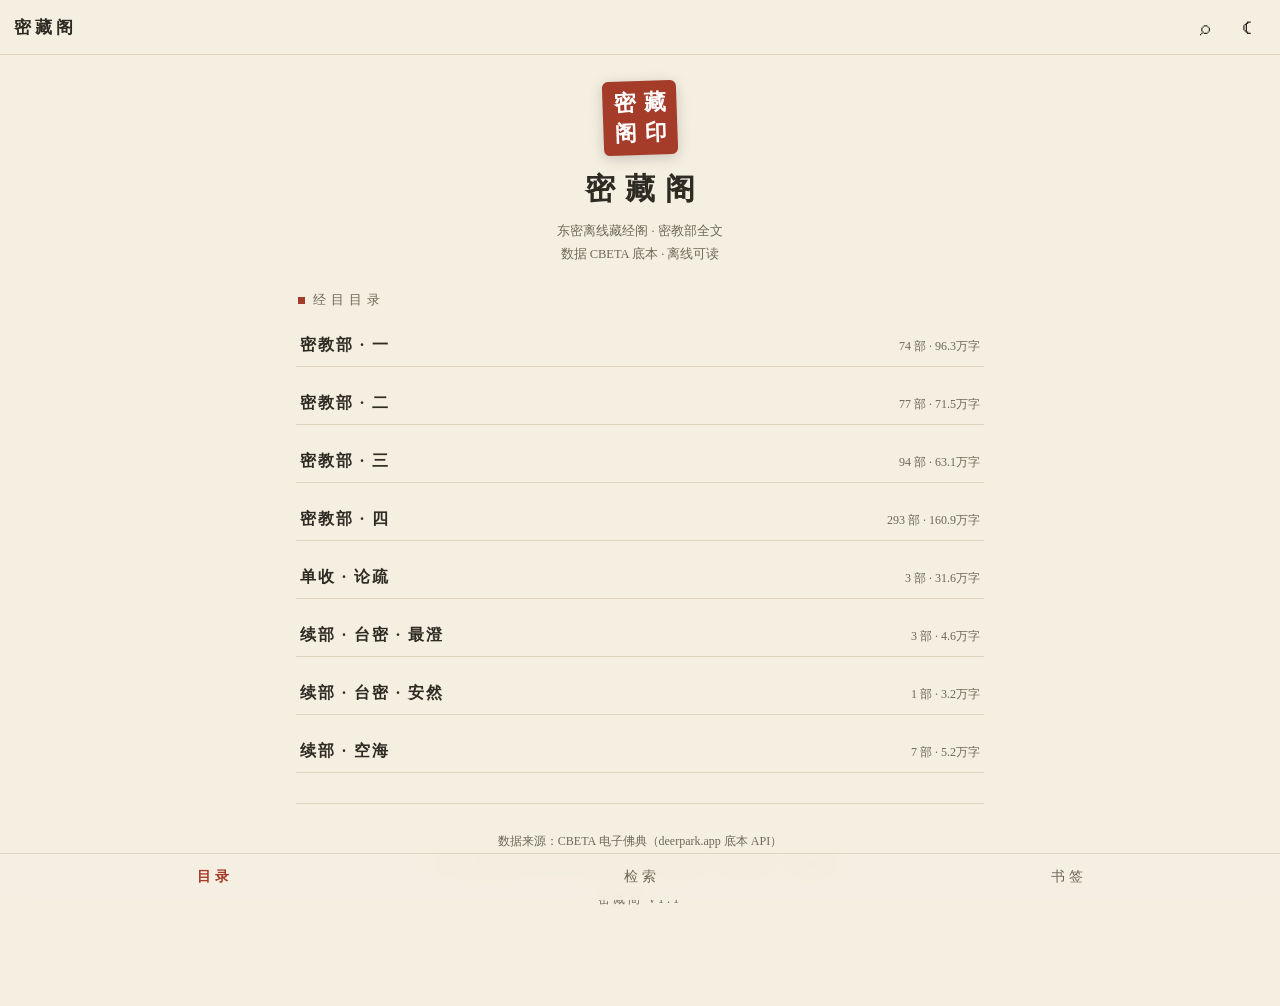
==== web/index.html @ 2c05d4bb "Add files via upload" ====
<!DOCTYPE html>
<html lang="zh-CN" data-theme="light">
<head>
<meta charset="UTF-8">
<meta name="viewport" content="width=device-width, initial-scale=1, viewport-fit=cover">
<meta name="color-scheme" content="light dark">
<title>密藏阁 · 东密离线藏经阁</title>
<link rel="stylesheet" href="app.css">
</head>
<body>

<header class="appbar" id="appbar">
  <button class="iconbtn back" id="btn-back" hidden aria-label="返回">‹</button>
  <div class="appbar-title" id="appbar-title">密藏阁</div>
  <div class="appbar-actions">
    <button class="iconbtn" id="btn-search" aria-label="检索" hidden>⌕</button>
    <button class="iconbtn" id="btn-theme" aria-label="夜间模式">☾</button>
  </div>
</header>

<main id="main">

  <!-- ============ 目录 ============ -->
  <section class="view" id="view-catalog">
    <div class="brand">
      <div class="brand-seal" aria-hidden="true"><span>密</span><span>藏</span><span>阁</span><span>印</span></div>
      <h1 class="brand-name">密藏阁</h1>
      <p class="brand-sub">东密离线藏经阁 · 密教部全文<br>数据 CBETA 底本 · 离线可读</p>
    </div>
    <div class="recent" id="recent" hidden>
      <div class="sec-label">最近阅读</div>
      <div id="recent-list"></div>
    </div>
    <div class="sec-label">经目目录</div>
    <div id="catalog"></div>
    <footer class="about">
      <p>数据来源：CBETA 电子佛典（deerpark.app 底本 API）<br>收大正藏密教部 T848–T1420 全部，附《大日经疏》《菩提心论》《理趣经》</p>
      <p class="ver">密藏阁 v1.1</p>
    </footer>
  </section>

  <!-- ============ 阅读 ============ -->
  <section class="view" id="view-reader" hidden>
    <div class="reader-tools">
      <button class="toolbtn" id="btn-fs-dec" aria-label="减小字号">A−</button>
      <button class="toolbtn" id="btn-fs-inc" aria-label="增大字号">A＋</button>
      <button class="toolbtn" id="btn-mark" aria-label="加书签">☆ 签</button>
      <select id="juan-select" aria-label="选择卷次"></select>
    </div>
    <article class="reader" id="reader-body"></article>
    <div class="reader-nav">
      <button id="btn-prev">上一卷</button>
      <span id="juan-pos"></span>
      <button id="btn-next">下一卷</button>
    </div>
  </section>

  <!-- ============ 检索 ============ -->
  <section class="view" id="view-search" hidden>
    <div class="search-box">
      <input id="search-input" type="search" placeholder="全文检索（简繁皆可）" enterkeyhint="search">
      <button id="btn-do-search">检</button>
    </div>
    <div class="scan-status" id="scan-status" hidden><div class="scan-bar"><i id="scan-fill"></i></div><span id="scan-text"></span></div>
    <div id="search-results"></div>
  </section>

  <!-- ============ 书签 ============ -->
  <section class="view" id="view-marks" hidden>
    <div class="sec-label">我的书签</div>
    <div id="marks-list"></div>
  </section>

</main>

<nav class="tabbar" id="tabbar">
  <button data-go="catalog" class="on">目录</button>
  <button data-go="search">检索</button>
  <button data-go="marks">书签</button>
</nav>

<script src="app.js"></script>
</body>
</html>
---- web/app.css ----
/* 密藏阁 · 国风双主题（宣纸 / 玄墨） */
:root {
  --bg: #f5efe2; --card: #fcf9f1; --ink: #2e2b23; --soft: #6e6858;
  --border: #ddd3bf; --seal: #a53c2a; --mark: rgba(165,60,42,.14);
  --fs: 19px;
  --serif: "LXGW WenKai", "Noto Serif SC", "Noto Serif CJK SC", serif;
}
[data-theme="ink"] {
  --bg: #000000; --card: #14120d; --ink: #e6ddc8; --soft: #8a8271;
  --border: #2b2820; --seal: #c85a42; --mark: rgba(200,90,66,.22);
}
* { box-sizing: border-box; -webkit-tap-highlight-color: transparent; }
[hidden] { display: none !important; }
html, body { margin: 0; padding: 0; background: var(--bg); color: var(--ink);
  font-family: var(--serif); overflow-x: clip; }
body { min-height: 100dvh; line-break: strict; }

/* ============ 顶栏 ============ */
.appbar {
  position: sticky; top: 0; z-index: 20;
  display: flex; align-items: center; gap: 6px;
  padding: calc(env(safe-area-inset-top) + 8px) 14px 8px;
  background: color-mix(in srgb, var(--bg) 92%, transparent);
  backdrop-filter: blur(10px);
  border-bottom: 1px solid var(--border);
}
.appbar-title { flex: 1; font-size: 17px; font-weight: 700; letter-spacing: 4px; }
.iconbtn { background: none; border: none; color: var(--ink); font-size: 20px;
  width: 38px; height: 38px; border-radius: 50%; cursor: pointer; font-family: inherit; }
.iconbtn:active { background: var(--mark); }
.back { font-size: 26px; line-height: 1; }

/* ============ 主区 ============ */
#main { padding: 0 16px calc(env(safe-area-inset-bottom) + 84px); max-width: 720px; margin: 0 auto; }
.view { animation: fadein .25s ease; }
@keyframes fadein { from { opacity: 0; transform: translateY(6px); } to { opacity: 1; } }

.sec-label {
  margin: 22px 2px 10px; font-size: 13px; color: var(--soft);
  letter-spacing: 5px; display: flex; align-items: center; gap: 8px;
}
.sec-label::before { content: ''; width: 7px; height: 7px; background: var(--seal); }

/* ============ 品牌 ============ */
.brand { text-align: center; padding: 26px 0 4px; }
.brand-seal { width: 74px; height: 74px; margin: 0 auto 14px; background: var(--seal);
  border-radius: 6px; display: grid; grid-template-columns: 1fr 1fr; gap: 0;
  padding: 7px; transform: rotate(-2deg); box-shadow: 0 3px 14px rgba(0,0,0,.18); }
.brand-seal span { display: grid; place-items: center; color: #fff; font-size: 22px; font-weight: 700; }
.brand-name { margin: 0; font-size: 30px; letter-spacing: 10px; text-indent: 10px; }
.brand-sub { margin: 10px 0 0; font-size: 12.5px; color: var(--soft); line-height: 1.8; }

/* ============ 目录 ============ */
.volgroup { margin: 14px 0; }
.volhead {
  display: flex; align-items: baseline; justify-content: space-between;
  padding: 12px 4px 10px; cursor: pointer; user-select: none;
  border-bottom: 1px solid var(--border);
}
.volhead b { font-size: 16px; letter-spacing: 2px; }
.volhead small { color: var(--soft); font-size: 12px; }
.volbody { display: none; }
.volgroup.open .volbody { display: block; }
.volgroup.open .volhead { border-bottom-color: transparent; }
.work {
  display: flex; align-items: baseline; gap: 10px;
  padding: 11px 6px; border-bottom: 1px solid var(--border); cursor: pointer;
}
.work:active { background: var(--mark); }
.tno { font-size: 12px; color: var(--seal); font-weight: 700; min-width: 52px; }
.tname { flex: 1; font-size: 15.5px; }
.tmeta { font-size: 11.5px; color: var(--soft); white-space: nowrap; }

/* ============ 阅读器 ============ */
.reader-tools {
  display: flex; gap: 8px; align-items: center;
  padding: 10px 0; position: sticky; top: 54px; z-index: 10;
  background: var(--bg);
}
.toolbtn { font-family: inherit; font-size: 13px; color: var(--soft);
  background: var(--card); border: 1px solid var(--border); border-radius: 4px;
  padding: 5px 10px; cursor: pointer; }
.toolbtn.on { color: var(--seal); border-color: var(--seal); }
#juan-select { margin-left: auto; font-family: inherit; font-size: 13px;
  background: var(--card); color: var(--ink); border: 1px solid var(--border);
  border-radius: 4px; padding: 5px 8px; max-width: 46%; }
.reader { font-size: var(--fs); line-height: 1.95; letter-spacing: .02em;
  padding: 4px 2px 30px; }
.reader p { margin: 0 0 1.1em; text-align: justify; }
.reader .doc-title { font-size: 1.25em; font-weight: 700; letter-spacing: 3px;
  text-align: center; margin: .4em 0 1em; }
.reader .byline { text-align: center; color: var(--soft); font-size: .82em; }
.reader h3 { font-size: 1.08em; letter-spacing: 2px; margin: 1.6em 0 .8em;
  padding-left: 10px; border-left: 3px solid var(--seal); }
.reader blockquote { margin: 1.1em 1.2em; padding-left: 12px;
  border-left: 2px solid var(--border); color: var(--soft); }
.reader .meta-line { text-align: center; color: var(--soft); font-size: .78em;
  letter-spacing: 3px; }
.reader .src-footer { margin-top: 2.4em; padding-top: 12px; border-top: 1px solid var(--border);
  font-size: .72em; color: var(--soft); line-height: 1.6; word-break: break-all; }
.reader mark { background: var(--mark); color: var(--seal); padding: 0 2px; }
.reader-nav { display: flex; align-items: center; justify-content: space-between;
  gap: 10px; padding: 14px 6px calc(env(safe-area-inset-bottom) + 16px);
  border-top: 1px solid var(--border); }
.reader-nav button { font-family: inherit; font-size: 14px; letter-spacing: 2px;
  background: var(--card); border: 1px solid var(--border); color: var(--ink);
  border-radius: 4px; padding: 9px 18px; cursor: pointer; }
.reader-nav button:disabled { opacity: .35; }
#juan-pos { font-size: 12.5px; color: var(--soft); letter-spacing: 2px; }

/* ============ 检索 ============ */
.search-box { display: flex; gap: 8px; margin: 18px 0 14px; position: sticky; top: 54px;
  z-index: 10; background: var(--bg); padding: 8px 0; }
#search-input { flex: 1; min-width: 0; font-family: inherit; font-size: 15px; color: var(--ink);
  background: var(--card); border: 1px solid var(--border); border-radius: 4px;
  padding: 10px 12px; outline: none; }
#search-input:focus { border-color: var(--seal); }
#btn-do-search { font-family: inherit; font-size: 15px; letter-spacing: 2px;
  background: var(--seal); color: #fff; border: none; border-radius: 4px;
  padding: 0 18px; cursor: pointer; }
.scan-status { display: flex; align-items: center; gap: 10px; margin: 4px 0 10px;
  font-size: 12px; color: var(--soft); }
.scan-bar { flex: 1; height: 3px; background: var(--border); border-radius: 2px; overflow: hidden; }
.scan-bar i { display: block; height: 100%; width: 0; background: var(--seal); transition: width .2s; }
.sr-group { margin: 16px 0 6px; font-size: 13px; color: var(--seal); letter-spacing: 1px; }
.sr-item { padding: 10px 6px; border-bottom: 1px solid var(--border); cursor: pointer; font-size: 14px; line-height: 1.7; }
.sr-item:active { background: var(--mark); }
.sr-item .sr-j { color: var(--soft); font-size: 12px; margin-right: 8px; }
.sr-item mark { background: var(--mark); color: var(--seal); }
.search-empty { text-align: center; color: var(--soft); padding: 40px 0; font-size: 13.5px; letter-spacing: 2px; }

/* ============ 书签 / 最近 ============ */
.mark-item { display: flex; gap: 10px; align-items: baseline; padding: 12px 6px;
  border-bottom: 1px solid var(--border); cursor: pointer; }
.mark-item:active { background: var(--mark); }
.mark-item .m-title { flex: 1; font-size: 15px; }
.mark-item .m-juan { font-size: 12px; color: var(--soft); white-space: nowrap; }
.mark-item .m-del { background: none; border: none; color: var(--soft); font-size: 16px; cursor: pointer; }
.empty { text-align: center; color: var(--soft); padding: 46px 0; font-size: 13.5px; letter-spacing: 2px; }

/* ============ 尾注 ============ */
.about { margin-top: 30px; padding-top: 14px; border-top: 1px solid var(--border);
  font-size: 12px; color: var(--soft); line-height: 1.9; text-align: center; }
.about .ver { letter-spacing: 3px; margin-top: 4px; }

/* ============ 底栏 ============ */
.tabbar { position: fixed; left: 0; right: 0; bottom: 0; z-index: 20;
  display: flex; justify-content: space-around;
  padding: 6px 0 calc(env(safe-area-inset-bottom) + 6px);
  background: color-mix(in srgb, var(--bg) 94%, transparent);
  backdrop-filter: blur(10px); border-top: 1px solid var(--border); }
.tabbar button { flex: 1; max-width: 120px; font-family: inherit; font-size: 14px;
  letter-spacing: 4px; text-indent: 4px; background: none; border: none;
  color: var(--soft); padding: 8px 0; cursor: pointer; }
.tabbar button.on { color: var(--seal); font-weight: 700; }
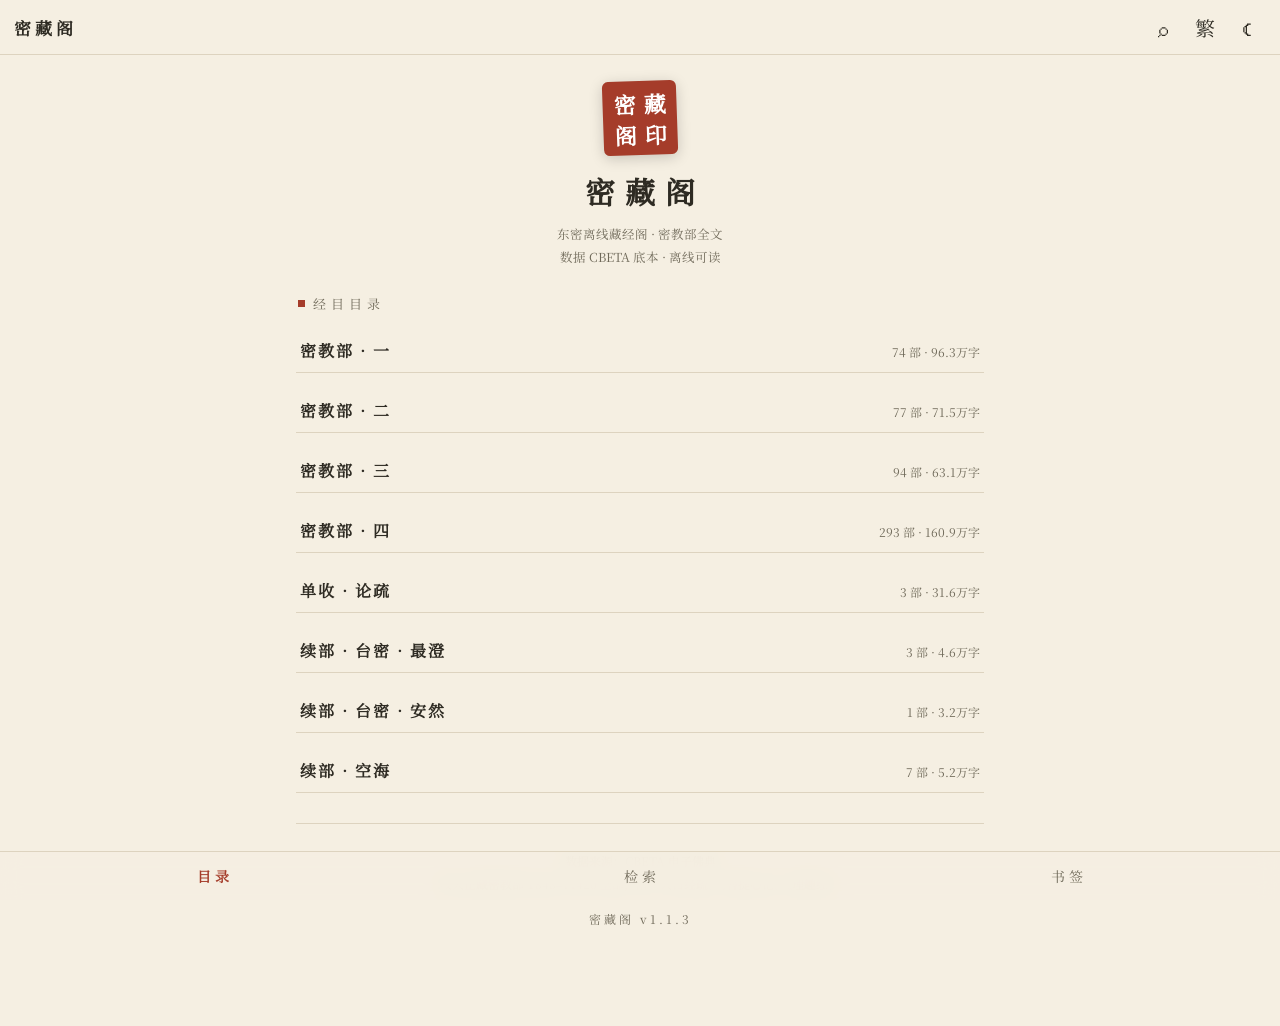
==== commit 2cf6adf0: "Add files via upload v1.1.3：繁简切换 / 竖排书 / 亮度调节 / 书签修复 / 内嵌字体根治缺字" ====
--- a/web/index.html
+++ b/web/index.html
@@ -14,6 +14,7 @@
   <div class="appbar-title" id="appbar-title">密藏阁</div>
   <div class="appbar-actions">
     <button class="iconbtn" id="btn-search" aria-label="检索" hidden>⌕</button>
+    <button class="iconbtn" id="btn-simp" aria-label="繁简切换">繁</button>
     <button class="iconbtn" id="btn-theme" aria-label="夜间模式">☾</button>
   </div>
 </header>
@@ -34,8 +35,8 @@
     <div class="sec-label">经目目录</div>
     <div id="catalog"></div>
     <footer class="about">
-      <p>数据来源：CBETA 电子佛典（deerpark.app 底本 API）<br>收大正藏密教部 T848–T1420 全部，附《大日经疏》《菩提心论》《理趣经》</p>
-      <p class="ver">密藏阁 v1.1</p>
+      <p>数据来源：CBETA 电子佛典<br>收大正藏密教部 T848–T1420 全部，附《大日经疏》《菩提心论》《理趣经》</p>
+      <p class="ver">密藏阁 v1.1.3</p>
     </footer>
   </section>
 
@@ -44,7 +45,10 @@
     <div class="reader-tools">
       <button class="toolbtn" id="btn-fs-dec" aria-label="减小字号">A−</button>
       <button class="toolbtn" id="btn-fs-inc" aria-label="增大字号">A＋</button>
+      <button class="toolbtn" id="btn-vert" aria-label="竖排横排切换">竖</button>
       <button class="toolbtn" id="btn-mark" aria-label="加书签">☆ 签</button>
+      <button class="toolbtn" id="btn-bright" aria-label="亮度">☾</button>
+      <input type="range" id="bright-range" min="10" max="100" value="100" aria-label="屏幕亮度" hidden>
       <select id="juan-select" aria-label="选择卷次"></select>
     </div>
     <article class="reader" id="reader-body"></article>
--- a/web/app.css
+++ b/web/app.css
@@ -1,9 +1,17 @@
 /* 密藏阁 · 国风双主题（宣纸 / 玄墨） */
+@font-face {
+  font-family: 'MZGSong'; src: url('fonts/mzgsong.woff2') format('woff2');
+  font-weight: 400; font-style: normal; font-display: swap;
+}
+@font-face {
+  font-family: 'MZGHana'; src: url('fonts/mzghana.woff2') format('woff2');
+  font-weight: 400; font-style: normal; font-display: swap;
+}
 :root {
   --bg: #f5efe2; --card: #fcf9f1; --ink: #2e2b23; --soft: #6e6858;
   --border: #ddd3bf; --seal: #a53c2a; --mark: rgba(165,60,42,.14);
   --fs: 19px;
-  --serif: "LXGW WenKai", "Noto Serif SC", "Noto Serif CJK SC", serif;
+  --serif: "MZGSong", "MZGHana", "LXGW WenKai", "Noto Serif SC", "Noto Serif CJK SC", serif;
 }
 [data-theme="ink"] {
   --bg: #000000; --card: #14120d; --ink: #e6ddc8; --soft: #8a8271;
@@ -85,18 +93,19 @@
   background: var(--card); color: var(--ink); border: 1px solid var(--border);
   border-radius: 4px; padding: 5px 8px; max-width: 46%; }
 .reader { font-size: var(--fs); line-height: 1.95; letter-spacing: .02em;
-  padding: 4px 2px 30px; }
-.reader p { margin: 0 0 1.1em; text-align: justify; }
+  padding: 4px 2px 0; padding-block-end: 30px; }
+.reader p { margin: 0; margin-block-end: 1.1em; text-align: justify; }
 .reader .doc-title { font-size: 1.25em; font-weight: 700; letter-spacing: 3px;
-  text-align: center; margin: .4em 0 1em; }
+  text-align: center; margin-block: .4em 1em; }
 .reader .byline { text-align: center; color: var(--soft); font-size: .82em; }
-.reader h3 { font-size: 1.08em; letter-spacing: 2px; margin: 1.6em 0 .8em;
-  padding-left: 10px; border-left: 3px solid var(--seal); }
-.reader blockquote { margin: 1.1em 1.2em; padding-left: 12px;
-  border-left: 2px solid var(--border); color: var(--soft); }
+.reader h3 { font-size: 1.08em; letter-spacing: 2px; margin-block: 1.6em .8em;
+  padding-inline-start: 10px; border-inline-start: 3px solid var(--seal); }
+.reader blockquote { margin-block: 1.1em; margin-inline: 1.2em; padding-inline-start: 12px;
+  border-inline-start: 2px solid var(--border); color: var(--soft); }
 .reader .meta-line { text-align: center; color: var(--soft); font-size: .78em;
   letter-spacing: 3px; }
-.reader .src-footer { margin-top: 2.4em; padding-top: 12px; border-top: 1px solid var(--border);
+.reader .src-footer { margin-block-start: 2.4em; padding-block-start: 12px;
+  border-block-start: 1px solid var(--border);
   font-size: .72em; color: var(--soft); line-height: 1.6; word-break: break-all; }
 .reader mark { background: var(--mark); color: var(--seal); padding: 0 2px; }
 .reader-nav { display: flex; align-items: center; justify-content: space-between;
@@ -143,6 +152,23 @@
   font-size: 12px; color: var(--soft); line-height: 1.9; text-align: center; }
 .about .ver { letter-spacing: 3px; margin-top: 4px; }
 
+/* ============ 竖排书 ============ */
+html.vert, html.vert body { overflow: hidden; height: 100%; }
+html.vert body { height: 100dvh; display: flex; flex-direction: column; }
+html.vert #main { flex: 1; min-height: 0; display: flex; flex-direction: column;
+  max-width: none; margin: 0; padding: 0 16px 8px; }
+html.vert #view-reader { flex: 1; min-height: 0; display: flex; flex-direction: column; }
+html.vert .reader-tools { position: static; }
+/* 正交流 flex 项不拉伸块轴：必须显式钳宽，否则容器被内容撑开、滚动区被截断 */
+html.vert .reader { flex: 1; min-height: 0; width: 100%; writing-mode: vertical-rl;
+  overflow-x: auto; overflow-y: hidden; padding: 6px 0;
+  -webkit-overflow-scrolling: touch; scrollbar-width: none; }
+html.vert .reader::-webkit-scrollbar { display: none; }
+html.vert .reader-nav { flex-shrink: 0; }
+
+/* ============ 亮度滑杆 ============ */
+#bright-range { width: 110px; accent-color: var(--seal); cursor: pointer; }
+
 /* ============ 底栏 ============ */
 .tabbar { position: fixed; left: 0; right: 0; bottom: 0; z-index: 20;
   display: flex; justify-content: space-around;
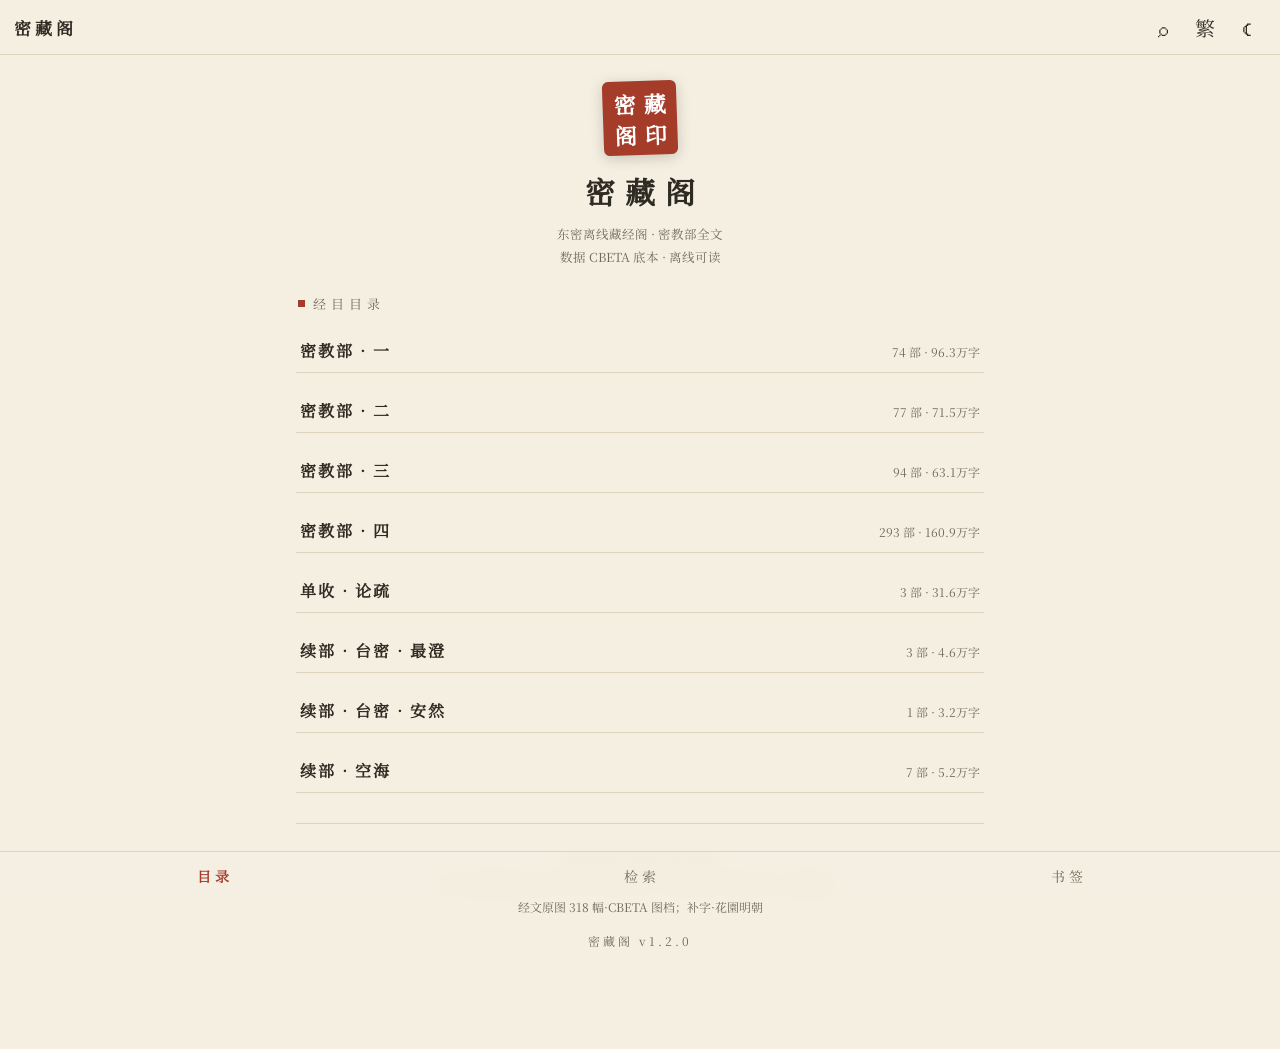
==== commit ff236785: "1.2.0：补图318幅+缺字补全445字，移除误传的个人版数据" ====
--- a/web/index.html
+++ b/web/index.html
@@ -35,8 +35,8 @@
     <div class="sec-label">经目目录</div>
     <div id="catalog"></div>
     <footer class="about">
-      <p>数据来源：CBETA 电子佛典<br>收大正藏密教部 T848–T1420 全部，附《大日经疏》《菩提心论》《理趣经》</p>
-      <p class="ver">密藏阁 v1.1.3</p>
+      <p>数据来源：CBETA 电子佛典<br>收大正藏密教部 T848–T1420 全部，附《大日经疏》《菩提心论》《理趣经》<br>经文原图 318 幅·CBETA 图档；补字·花園明朝</p>
+      <p class="ver">密藏阁 v1.2.0</p>
     </footer>
   </section>
 
--- a/web/app.css
+++ b/web/app.css
@@ -7,11 +7,15 @@
   font-family: 'MZGHana'; src: url('fonts/mzghana.woff2') format('woff2');
   font-weight: 400; font-style: normal; font-display: swap;
 }
+@font-face {
+  font-family: 'MZGExt'; src: url('fonts/mzgext.woff2') format('woff2');
+  font-weight: 400; font-style: normal; font-display: swap;
+}
 :root {
   --bg: #f5efe2; --card: #fcf9f1; --ink: #2e2b23; --soft: #6e6858;
   --border: #ddd3bf; --seal: #a53c2a; --mark: rgba(165,60,42,.14);
   --fs: 19px;
-  --serif: "MZGSong", "MZGHana", "LXGW WenKai", "Noto Serif SC", "Noto Serif CJK SC", serif;
+  --serif: "MZGSong", "MZGHana", "MZGExt", "LXGW WenKai", "Noto Serif SC", "Noto Serif CJK SC", serif;
 }
 [data-theme="ink"] {
   --bg: #000000; --card: #14120d; --ink: #e6ddc8; --soft: #8a8271;
@@ -166,6 +170,27 @@
 html.vert .reader::-webkit-scrollbar { display: none; }
 html.vert .reader-nav { flex-shrink: 0; }
 
+/* ============ 经文原图（v1.2.0） ============ */
+.fig { margin: 16px 0; text-align: center; }
+.fig img { max-width: 100%; max-height: 62vh; object-fit: contain;
+  cursor: zoom-in; border: 1px solid var(--border); background: #fff; }
+[data-theme="ink"] .fig img { filter: brightness(.84); }
+html.vert .fig { margin: 0 14px; }
+html.vert .fig img { max-height: 56vh; max-width: 52vw; }
+
+/* ============ 经图放大层 ============ */
+#figbox { position: fixed; inset: 0; z-index: 90; background: #000;
+  overflow: auto; -webkit-overflow-scrolling: touch; }
+#figbox .fb-wrap { display: flex; min-height: 100%; min-width: 100%; }
+#figbox img { margin: auto; max-width: 94vw; max-height: 94vh;
+  object-fit: contain; cursor: zoom-in; }
+#figbox img.z2 { max-width: none; max-height: none;
+  width: min(200vw, 400vh); cursor: zoom-out; }
+#figbox-x { position: absolute; top: calc(env(safe-area-inset-top) + 14px);
+  right: 16px; width: 44px; height: 44px; border: none; border-radius: 50%;
+  background: rgba(255,255,255,.18); color: #fff; font-size: 26px;
+  line-height: 1; cursor: pointer; }
+
 /* ============ 亮度滑杆 ============ */
 #bright-range { width: 110px; accent-color: var(--seal); cursor: pointer; }
 
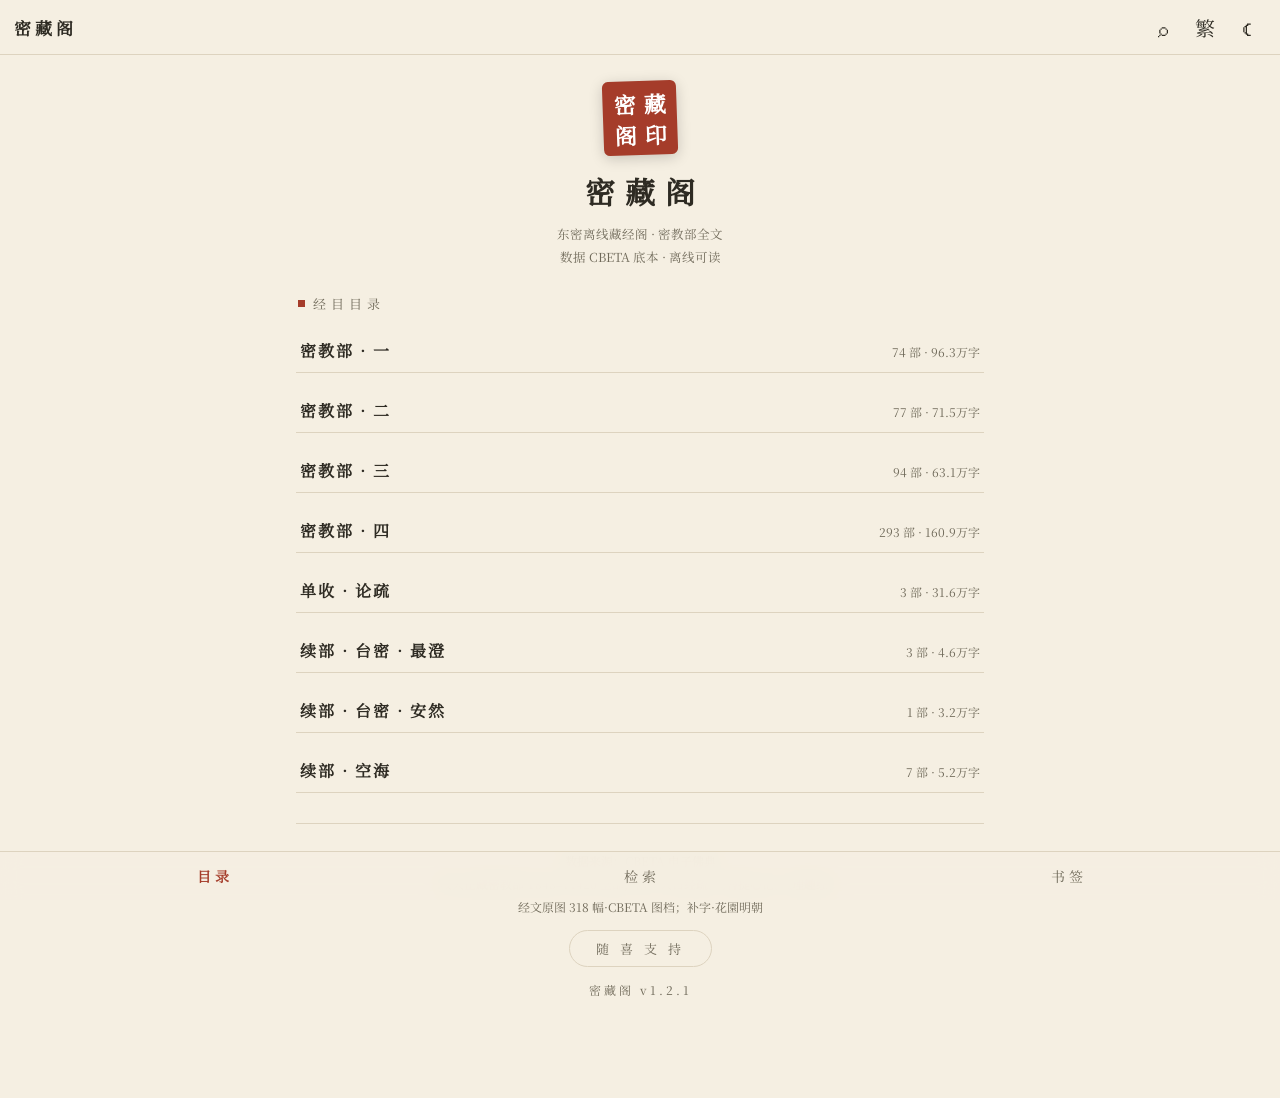
==== commit 8521c558: "v1.2.1: targetSdk36适配+随喜入口+隐私政策" ====
--- a/web/index.html
+++ b/web/index.html
@@ -36,9 +36,22 @@
     <div id="catalog"></div>
     <footer class="about">
       <p>数据来源：CBETA 电子佛典<br>收大正藏密教部 T848–T1420 全部，附《大日经疏》《菩提心论》《理趣经》<br>经文原图 318 幅·CBETA 图档；补字·花園明朝</p>
-      <p class="ver">密藏阁 v1.2.0</p>
+      <p><button id="btn-support" type="button">随 喜 支 持</button></p>
+      <p class="ver">密藏阁 v1.2.1</p>
     </footer>
   </section>
+
+  <!-- ============ 随喜支持（v1.2.1） ============ -->
+  <div id="supportbox" hidden>
+    <div class="support-card">
+      <button id="support-x" type="button" aria-label="关闭">×</button>
+      <h3>随 喜 支 持</h3>
+      <p class="support-lead">此阁常年在山，经卷校勘、图档收整皆费资粮。<br>若于你有用，随喜一份，即是功德。</p>
+      <div id="support-qr"></div>
+      <p class="support-alt">亦可移步 GitHub 点一颗星 ⭐</p>
+      <p><a class="support-link" href="https://github.com/Gloryhwang/mizangge" target="_blank" rel="noopener">Gloryhwang / mizangge</a></p>
+    </div>
+  </div>
 
   <!-- ============ 阅读 ============ -->
   <section class="view" id="view-reader" hidden>
--- a/web/app.css
+++ b/web/app.css
@@ -204,3 +204,29 @@
   letter-spacing: 4px; text-indent: 4px; background: none; border: none;
   color: var(--soft); padding: 8px 0; cursor: pointer; }
 .tabbar button.on { color: var(--seal); font-weight: 700; }
+
+/* ============ 随喜支持（v1.2.1） ============ */
+#btn-support { background: none; border: 1px solid var(--border); color: var(--soft);
+  font-family: var(--serif); font-size: 13px; padding: 8px 26px; border-radius: 22px;
+  letter-spacing: 4px; cursor: pointer; }
+#btn-support:active { background: var(--mark); }
+#supportbox { position: fixed; inset: 0; z-index: 80; background: rgba(20,17,12,.58);
+  display: flex; align-items: center; justify-content: center; padding: 28px; }
+#supportbox[hidden] { display: none; }
+.support-card { position: relative; background: var(--card); color: var(--ink);
+  max-width: 340px; width: 100%; border: 1px solid var(--border); border-radius: 14px;
+  padding: 30px 26px 24px; text-align: center; box-shadow: 0 12px 40px rgba(0,0,0,.25); }
+.support-card h3 { margin: 0 0 14px; font-family: var(--serif); font-size: 19px;
+  letter-spacing: 6px; color: var(--seal); font-weight: 500; }
+.support-lead { font-size: 13.5px; line-height: 2; color: var(--soft); margin: 0 0 16px; }
+#support-qr { display: flex; gap: 14px; justify-content: center; margin-bottom: 6px; }
+#support-qr:empty { display: none; }
+.qr-item { display: flex; flex-direction: column; gap: 6px; align-items: center; }
+.qr-item img { width: 132px; height: 132px; object-fit: contain; border-radius: 10px;
+  border: 1px solid var(--border); background: #fff; }
+.qr-item span { font-size: 12px; color: var(--soft); letter-spacing: 2px; }
+.support-alt { font-size: 12.5px; color: var(--soft); margin: 10px 0 4px; }
+.support-link { color: var(--seal); text-decoration: none; font-size: 13px;
+  border-bottom: 1px solid var(--mark); }
+#support-x { position: absolute; top: 10px; right: 12px; background: none; border: none;
+  color: var(--soft); font-size: 22px; cursor: pointer; padding: 4px 8px; line-height: 1; }
